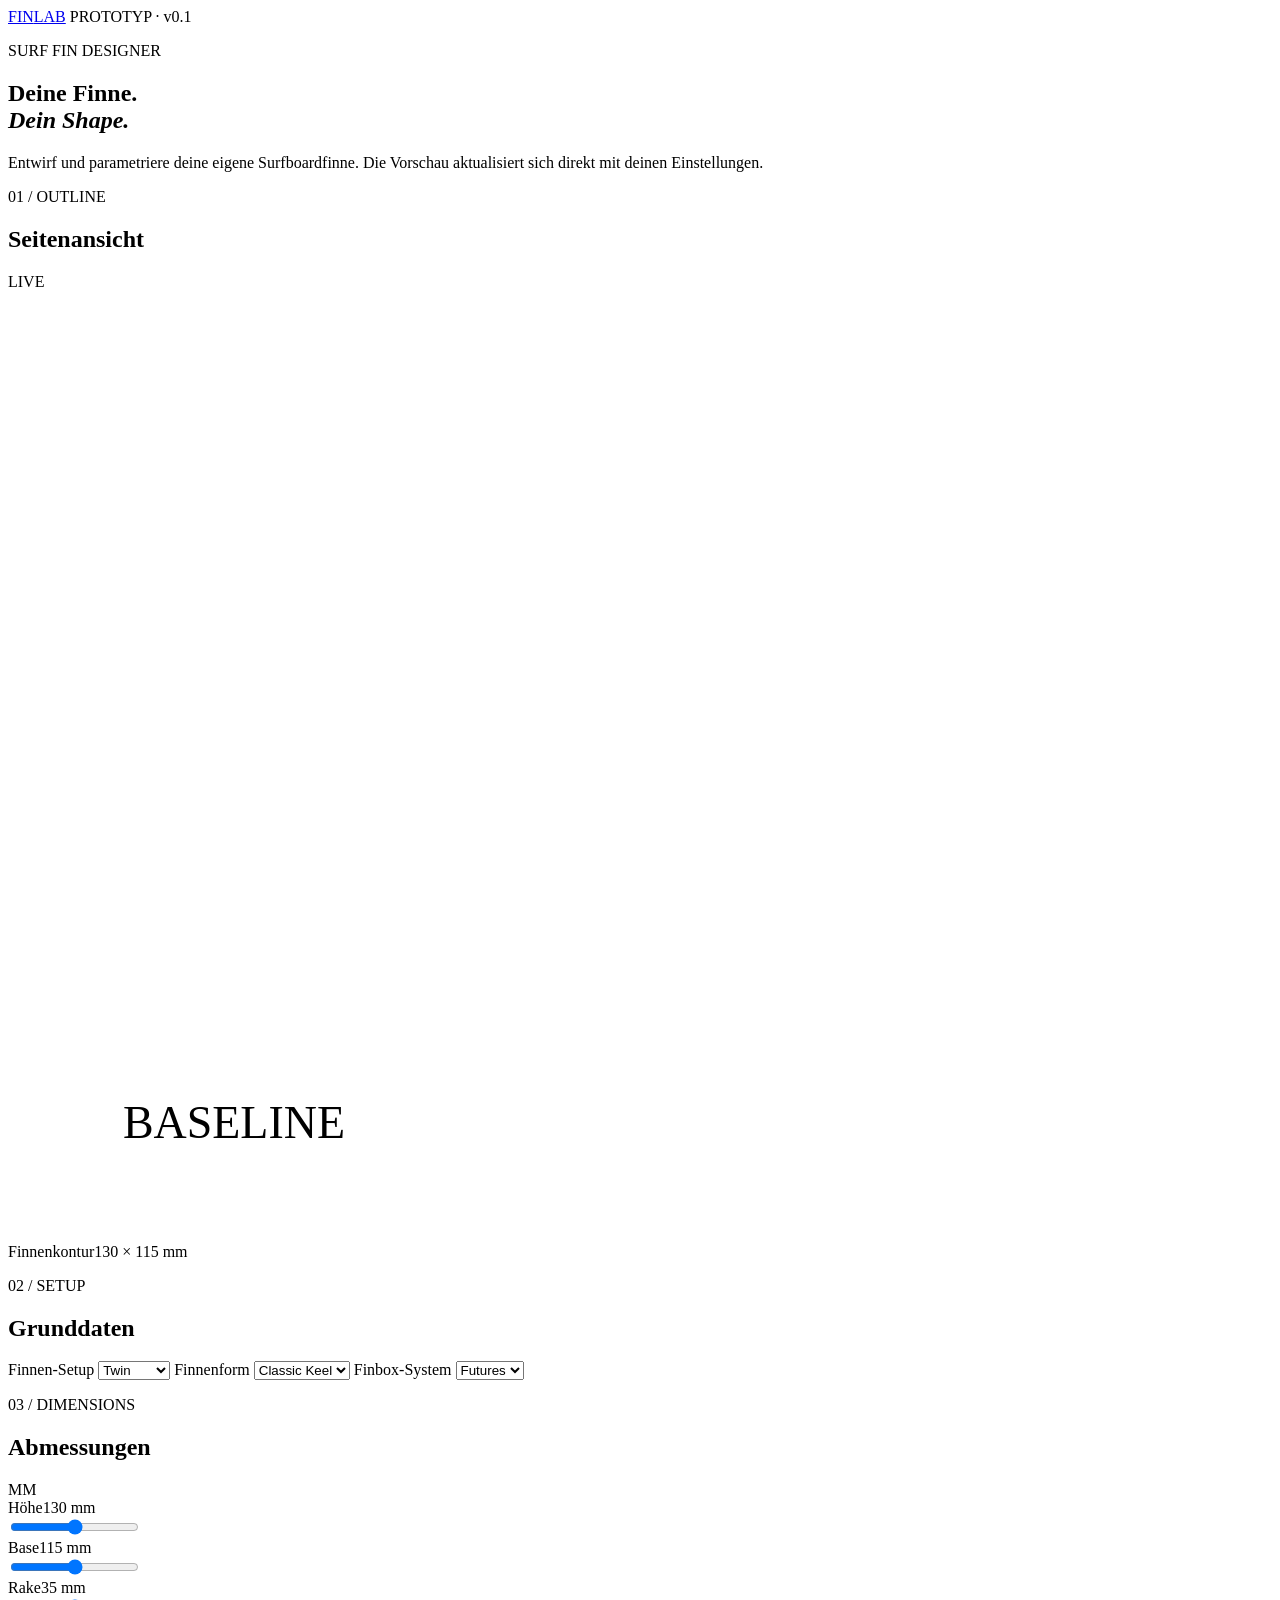
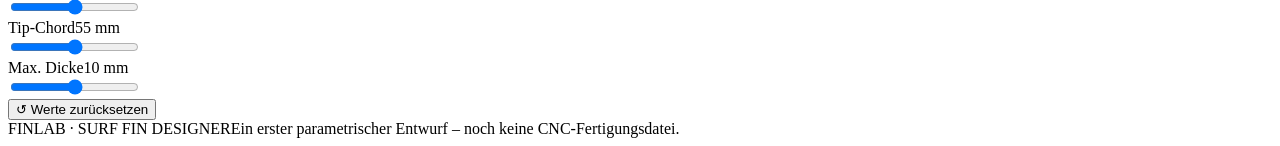
==== index.html @ 29f733ea "Add responsive fin designer interface" ====
<!doctype html>
<html lang="de">
<head>
  <meta charset="utf-8">
  <meta name="viewport" content="width=device-width, initial-scale=1">
  <meta name="theme-color" content="#101b24">
  <title>Surf Fin Designer</title>
  <link rel="stylesheet" href="style.css">
</head>
<body>
  <header class="topbar">
    <a class="brand" href="./">FIN<span>LAB</span></a>
    <span class="version">PROTOTYP · v0.1</span>
  </header>

  <main class="layout">
    <section class="intro">
      <p class="eyebrow">SURF FIN DESIGNER</p>
      <h1>Deine Finne.<br><em>Dein Shape.</em></h1>
      <p class="sub">Entwirf und parametriere deine eigene Surfboardfinne. Die Vorschau aktualisiert sich direkt mit deinen Einstellungen.</p>
    </section>

    <section class="workspace">
      <div class="preview-panel">
        <div class="panel-heading">
          <div><p class="eyebrow">01 / OUTLINE</p><h2>Seitenansicht</h2></div>
          <span class="live"><i></i> LIVE</span>
        </div>
        <div class="drawing-wrap">
          <svg id="fin-drawing" viewBox="0 0 440 330" role="img" aria-label="Parametrische Seitenansicht einer Surfboardfinne">
            <defs>
              <linearGradient id="finFill" x1="0" y1="0" x2="1" y2="1">
                <stop offset="0" stop-color="#e6c9a0"/>
                <stop offset="1" stop-color="#b47b4b"/>
              </linearGradient>
            </defs>
            <g class="guides">
              <path d="M38 270 H405" />
              <path d="M38 70 V270" />
            </g>
            <path id="fin-shape" d="" fill="url(#finFill)" stroke="#f4e2c8" stroke-width="2"/>
            <path id="base-line" d="" stroke="#f4e2c8" stroke-width="3"/>
            <g class="dimensions" id="dimension-lines"></g>
            <text x="40" y="295" class="svg-label">BASELINE</text>
          </svg>
        </div>
        <div class="legend"><span><i class="swatch"></i> Finnenkontur</span><span id="outline-summary">130 × 115 mm</span></div>
      </div>

      <aside class="controls-panel">
        <div class="panel-heading">
          <div><p class="eyebrow">02 / SETUP</p><h2>Grunddaten</h2></div>
        </div>
        <label class="field-label" for="setup">Finnen-Setup</label>
        <select id="setup"><option>Twin</option><option>Thruster</option><option>Single</option><option>Quad</option><option>2 + 1</option></select>
        <label class="field-label" for="shape">Finnenform</label>
        <select id="shape"><option value="keel">Classic Keel</option><option value="upright">Upright</option><option value="raked">Raked</option><option value="pivot">Pivot</option></select>
        <label class="field-label" for="box">Finbox-System</label>
        <select id="box"><option>Futures</option><option>FCS II</option><option>FCS I</option><option>US Box</option></select>

        <div class="rule"></div>
        <div class="panel-heading compact"><div><p class="eyebrow">03 / DIMENSIONS</p><h2>Abmessungen</h2></div><span class="unit">MM</span></div>
        <div class="slider-field">
          <div><label for="height">Höhe</label><output id="height-out">130 mm</output></div>
          <input id="height" type="range" min="80" max="180" value="130" step="1">
        </div>
        <div class="slider-field">
          <div><label for="base">Base</label><output id="base-out">115 mm</output></div>
          <input id="base" type="range" min="70" max="160" value="115" step="1">
        </div>
        <div class="slider-field">
          <div><label for="rake">Rake</label><output id="rake-out">35 mm</output></div>
          <input id="rake" type="range" min="0" max="70" value="35" step="1">
        </div>
        <div class="slider-field">
          <div><label for="tip">Tip-Chord</label><output id="tip-out">55 mm</output></div>
          <input id="tip" type="range" min="20" max="90" value="55" step="1">
        </div>
        <div class="slider-field">
          <div><label for="thickness">Max. Dicke</label><output id="thickness-out">10 mm</output></div>
          <input id="thickness" type="range" min="4" max="16" value="10" step="0.5">
        </div>
        <button id="reset" class="reset-button" type="button">↺ Werte zurücksetzen</button>
      </aside>
    </section>
    <footer><span>FINLAB · SURF FIN DESIGNER</span><span>Ein erster parametrischer Entwurf – noch keine CNC-Fertigungsdatei.</span></footer>
  </main>
  <script src="app.js"></script>
</body>
</html>
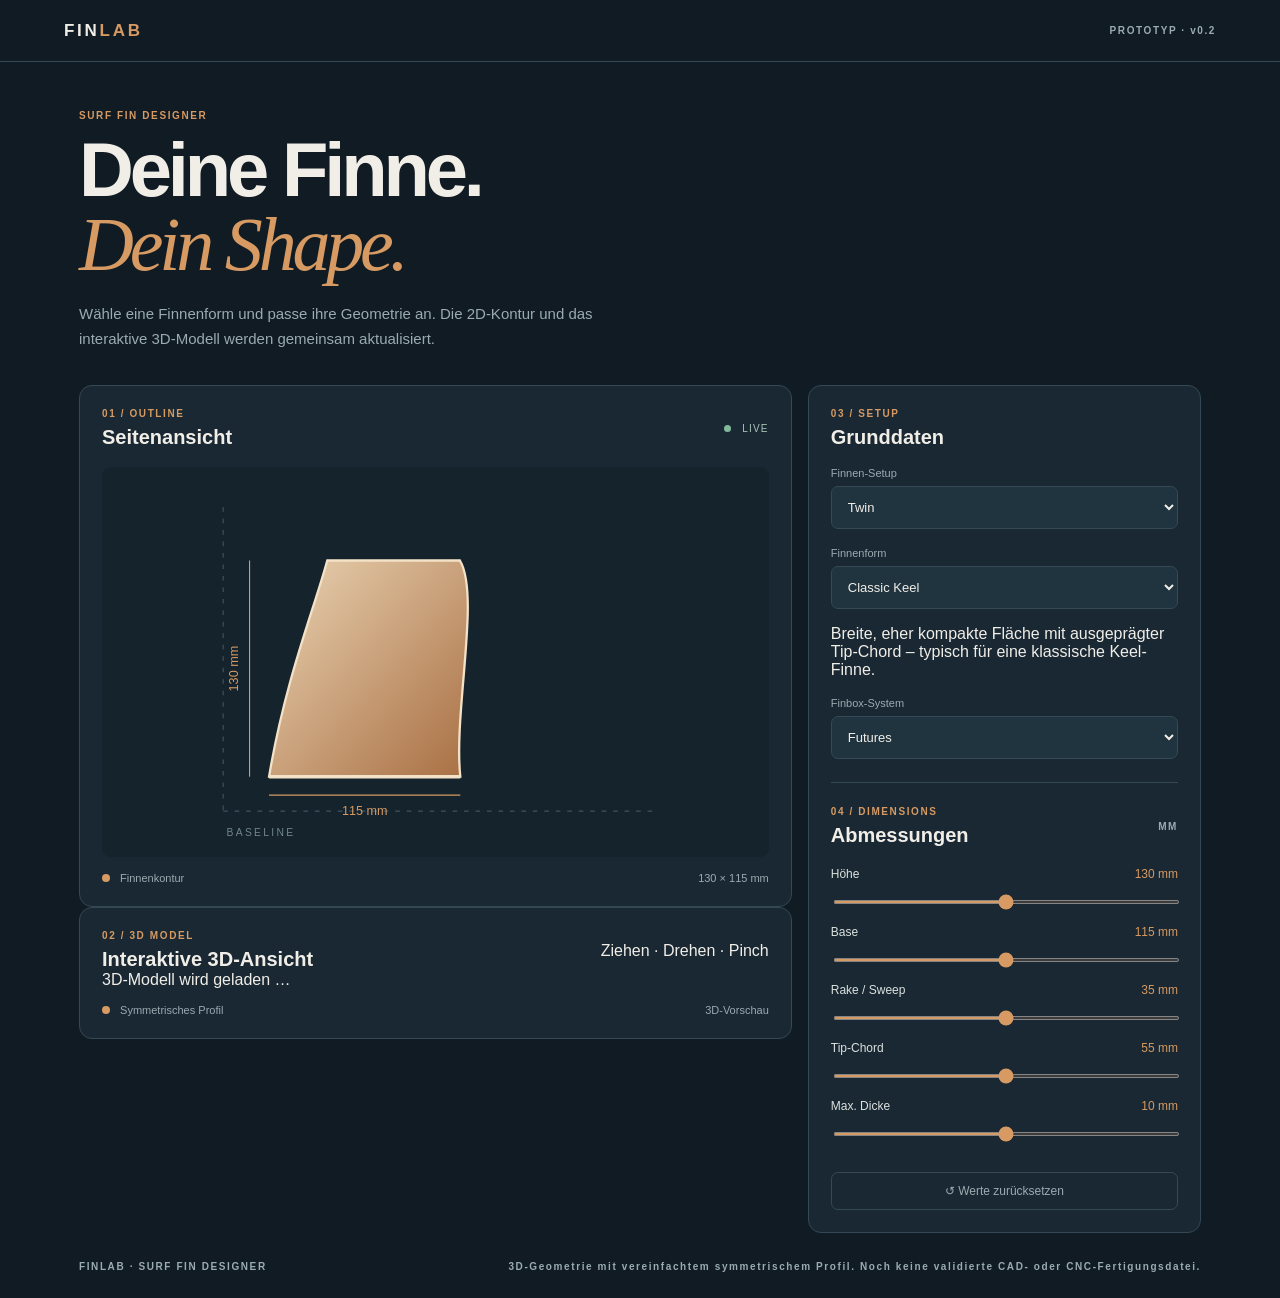
==== commit 74c9624c: "Add 2D and interactive 3D fin previews" ====
--- a/index.html
+++ b/index.html
@@ -8,83 +8,61 @@
   <link rel="stylesheet" href="style.css">
 </head>
 <body>
-  <header class="topbar">
-    <a class="brand" href="./">FIN<span>LAB</span></a>
-    <span class="version">PROTOTYP · v0.1</span>
-  </header>
-
+  <header class="topbar"><a class="brand" href="./">FIN<span>LAB</span></a><span class="version">PROTOTYP · v0.2</span></header>
   <main class="layout">
     <section class="intro">
       <p class="eyebrow">SURF FIN DESIGNER</p>
       <h1>Deine Finne.<br><em>Dein Shape.</em></h1>
-      <p class="sub">Entwirf und parametriere deine eigene Surfboardfinne. Die Vorschau aktualisiert sich direkt mit deinen Einstellungen.</p>
+      <p class="sub">Wähle eine Finnenform und passe ihre Geometrie an. Die 2D-Kontur und das interaktive 3D-Modell werden gemeinsam aktualisiert.</p>
     </section>
 
     <section class="workspace">
-      <div class="preview-panel">
-        <div class="panel-heading">
-          <div><p class="eyebrow">01 / OUTLINE</p><h2>Seitenansicht</h2></div>
-          <span class="live"><i></i> LIVE</span>
-        </div>
-        <div class="drawing-wrap">
-          <svg id="fin-drawing" viewBox="0 0 440 330" role="img" aria-label="Parametrische Seitenansicht einer Surfboardfinne">
-            <defs>
-              <linearGradient id="finFill" x1="0" y1="0" x2="1" y2="1">
-                <stop offset="0" stop-color="#e6c9a0"/>
-                <stop offset="1" stop-color="#b47b4b"/>
-              </linearGradient>
-            </defs>
-            <g class="guides">
-              <path d="M38 270 H405" />
-              <path d="M38 70 V270" />
-            </g>
-            <path id="fin-shape" d="" fill="url(#finFill)" stroke="#f4e2c8" stroke-width="2"/>
-            <path id="base-line" d="" stroke="#f4e2c8" stroke-width="3"/>
-            <g class="dimensions" id="dimension-lines"></g>
-            <text x="40" y="295" class="svg-label">BASELINE</text>
-          </svg>
-        </div>
-        <div class="legend"><span><i class="swatch"></i> Finnenkontur</span><span id="outline-summary">130 × 115 mm</span></div>
+      <div class="previews">
+        <section class="preview-panel">
+          <div class="panel-heading"><div><p class="eyebrow">01 / OUTLINE</p><h2>Seitenansicht</h2></div><span class="live"><i></i> LIVE</span></div>
+          <div class="drawing-wrap">
+            <svg id="fin-drawing" viewBox="0 0 440 340" role="img" aria-label="Seitenansicht der ausgewählten Surfboardfinne">
+              <defs><linearGradient id="finFill" x1="0" y1="0" x2="1" y2="1"><stop offset="0" stop-color="#ead4b4"/><stop offset="1" stop-color="#a96f43"/></linearGradient></defs>
+              <g class="guides"><path d="M35 300 H410"/><path d="M35 35 V300"/></g>
+              <path id="fin-shape" d="" fill="url(#finFill)" stroke="#f4e2c8" stroke-width="2"/>
+              <path id="base-line" d="" stroke="#f4e2c8" stroke-width="3"/>
+              <g class="dimensions" id="dimension-lines"></g>
+              <text x="38" y="322" class="svg-label">BASELINE</text>
+            </svg>
+          </div>
+          <div class="legend"><span><i class="swatch"></i> Finnenkontur</span><span id="outline-summary">130 × 115 mm</span></div>
+        </section>
+
+        <section class="preview-panel three-panel">
+          <div class="panel-heading"><div><p class="eyebrow">02 / 3D MODEL</p><h2>Interaktive 3D-Ansicht</h2></div><span class="drag-hint">Ziehen · Drehen · Pinch</span></div>
+          <div id="three-view" class="three-view"><div class="loading">3D-Modell wird geladen …</div></div>
+          <div class="legend"><span><i class="swatch"></i> Symmetrisches Profil</span><span id="model-status">3D-Vorschau</span></div>
+        </section>
       </div>
 
       <aside class="controls-panel">
-        <div class="panel-heading">
-          <div><p class="eyebrow">02 / SETUP</p><h2>Grunddaten</h2></div>
-        </div>
+        <div class="panel-heading"><div><p class="eyebrow">03 / SETUP</p><h2>Grunddaten</h2></div></div>
         <label class="field-label" for="setup">Finnen-Setup</label>
         <select id="setup"><option>Twin</option><option>Thruster</option><option>Single</option><option>Quad</option><option>2 + 1</option></select>
         <label class="field-label" for="shape">Finnenform</label>
-        <select id="shape"><option value="keel">Classic Keel</option><option value="upright">Upright</option><option value="raked">Raked</option><option value="pivot">Pivot</option></select>
+        <select id="shape">
+          <option value="keel">Classic Keel</option><option value="upright">Upright</option><option value="raked">Raked</option><option value="pivot">Pivot</option>
+        </select>
+        <p id="shape-description" class="shape-description">Breite, eher kompakte Fläche mit ausgeprägter Tip-Chord – typisch für eine klassische Keel-Finne.</p>
         <label class="field-label" for="box">Finbox-System</label>
         <select id="box"><option>Futures</option><option>FCS II</option><option>FCS I</option><option>US Box</option></select>
-
         <div class="rule"></div>
-        <div class="panel-heading compact"><div><p class="eyebrow">03 / DIMENSIONS</p><h2>Abmessungen</h2></div><span class="unit">MM</span></div>
-        <div class="slider-field">
-          <div><label for="height">Höhe</label><output id="height-out">130 mm</output></div>
-          <input id="height" type="range" min="80" max="180" value="130" step="1">
-        </div>
-        <div class="slider-field">
-          <div><label for="base">Base</label><output id="base-out">115 mm</output></div>
-          <input id="base" type="range" min="70" max="160" value="115" step="1">
-        </div>
-        <div class="slider-field">
-          <div><label for="rake">Rake</label><output id="rake-out">35 mm</output></div>
-          <input id="rake" type="range" min="0" max="70" value="35" step="1">
-        </div>
-        <div class="slider-field">
-          <div><label for="tip">Tip-Chord</label><output id="tip-out">55 mm</output></div>
-          <input id="tip" type="range" min="20" max="90" value="55" step="1">
-        </div>
-        <div class="slider-field">
-          <div><label for="thickness">Max. Dicke</label><output id="thickness-out">10 mm</output></div>
-          <input id="thickness" type="range" min="4" max="16" value="10" step="0.5">
-        </div>
+        <div class="panel-heading compact"><div><p class="eyebrow">04 / DIMENSIONS</p><h2>Abmessungen</h2></div><span class="unit">MM</span></div>
+        <div class="slider-field"><div><label for="height">Höhe</label><output id="height-out">130 mm</output></div><input id="height" type="range" min="80" max="180" value="130" step="1"></div>
+        <div class="slider-field"><div><label for="base">Base</label><output id="base-out">115 mm</output></div><input id="base" type="range" min="70" max="160" value="115" step="1"></div>
+        <div class="slider-field"><div><label for="rake">Rake / Sweep</label><output id="rake-out">35 mm</output></div><input id="rake" type="range" min="0" max="70" value="35" step="1"></div>
+        <div class="slider-field"><div><label for="tip">Tip-Chord</label><output id="tip-out">55 mm</output></div><input id="tip" type="range" min="20" max="90" value="55" step="1"></div>
+        <div class="slider-field"><div><label for="thickness">Max. Dicke</label><output id="thickness-out">10 mm</output></div><input id="thickness" type="range" min="4" max="16" value="10" step="0.5"></div>
         <button id="reset" class="reset-button" type="button">↺ Werte zurücksetzen</button>
       </aside>
     </section>
-    <footer><span>FINLAB · SURF FIN DESIGNER</span><span>Ein erster parametrischer Entwurf – noch keine CNC-Fertigungsdatei.</span></footer>
+    <footer><span>FINLAB · SURF FIN DESIGNER</span><span>3D-Geometrie mit vereinfachtem symmetrischem Profil. Noch keine validierte CAD- oder CNC-Fertigungsdatei.</span></footer>
   </main>
-  <script src="app.js"></script>
+  <script type="module" src="app.js"></script>
 </body>
 </html>
--- a/style.css
+++ b/style.css
@@ -0,0 +1,25 @@
+:root{color-scheme:dark;--bg:#101b24;--panel:#192833;--panel2:#203440;--ink:#f1eee8;--muted:#9aabb1;--accent:#d69a62;--line:#344955}
+*{box-sizing:border-box}
+body{margin:0;background:var(--bg);color:var(--ink);font-family:Inter,-apple-system,BlinkMacSystemFont,"Segoe UI",sans-serif}
+.topbar{height:62px;padding:0 clamp(20px,5vw,72px);display:flex;align-items:center;justify-content:space-between;border-bottom:1px solid var(--line)}
+.brand{font-size:17px;font-weight:900;letter-spacing:.16em;color:var(--ink);text-decoration:none}.brand span{color:var(--accent)}
+.version,.eyebrow,.unit,footer{font-size:10px;letter-spacing:.16em;color:var(--muted);font-weight:700}
+.layout{max-width:1250px;margin:auto;padding:48px clamp(20px,5vw,72px) 24px}
+.intro{max-width:680px;margin-bottom:34px}.eyebrow{color:var(--accent);margin:0 0 12px}
+h1{font-size:clamp(42px,7vw,76px);line-height:.98;letter-spacing:-.055em;margin:0;font-weight:750}h1 em{font-family:Georgia,serif;font-weight:400;color:var(--accent)}
+.sub{color:var(--muted);line-height:1.65;max-width:520px;font-size:15px;margin:20px 0 0}
+.workspace{display:grid;grid-template-columns:minmax(0,1.45fr) minmax(290px,.8fr);gap:16px;align-items:start}
+.preview-panel,.controls-panel{background:var(--panel);border:1px solid var(--line);border-radius:13px;padding:22px}
+.panel-heading{display:flex;align-items:center;justify-content:space-between}.panel-heading h2{font-size:20px;margin:0;font-weight:650}.panel-heading .eyebrow{margin-bottom:7px}.live{font-size:10px;letter-spacing:.12em;color:#a9c5b5}.live i{display:inline-block;width:7px;height:7px;background:#83b99b;border-radius:50%;margin-right:7px}
+.drawing-wrap{margin-top:18px;background:#14232c;border-radius:9px;min-height:310px;display:flex;align-items:center;justify-content:center}
+svg{width:100%;max-height:390px}.guides path{stroke:#40535c;stroke-width:1;stroke-dasharray:4 6;fill:none}.svg-label{fill:#71858c;font-size:9px;letter-spacing:2px}.dimensions line{stroke:#d69a62;stroke-width:1}.dimensions text{fill:#d69a62;font-size:11px}
+.legend{display:flex;justify-content:space-between;color:var(--muted);font-size:11px;margin-top:15px}.swatch{display:inline-block;width:8px;height:8px;border-radius:50%;background:var(--accent);margin-right:7px}
+.controls-panel{padding:22px}.field-label{display:block;color:var(--muted);font-size:11px;margin:18px 0 7px}
+select{width:100%;background:var(--panel2);color:var(--ink);border:1px solid var(--line);border-radius:7px;padding:12px;font:inherit;font-size:13px}
+.rule{height:1px;background:var(--line);margin:23px 0}.compact{margin-bottom:20px}.unit{color:var(--muted)}
+.slider-field{margin:17px 0}.slider-field>div{display:flex;justify-content:space-between;align-items:center;margin-bottom:9px}.slider-field label{font-size:12px;color:#dbe1df}.slider-field output{font-size:12px;color:var(--accent);font-variant-numeric:tabular-nums}
+input[type=range]{width:100%;accent-color:var(--accent);height:4px;cursor:pointer}
+.reset-button{margin-top:15px;width:100%;border:1px solid var(--line);background:transparent;color:var(--muted);border-radius:7px;padding:11px;font:inherit;font-size:12px}
+.reset-button:active{background:var(--panel2)}
+footer{display:flex;justify-content:space-between;gap:20px;margin-top:26px;line-height:1.5}
+@media(max-width:760px){.layout{padding-top:34px}.workspace{grid-template-columns:1fr}.preview-panel,.controls-panel{padding:17px}.drawing-wrap{min-height:250px}footer{flex-direction:column;gap:7px}}
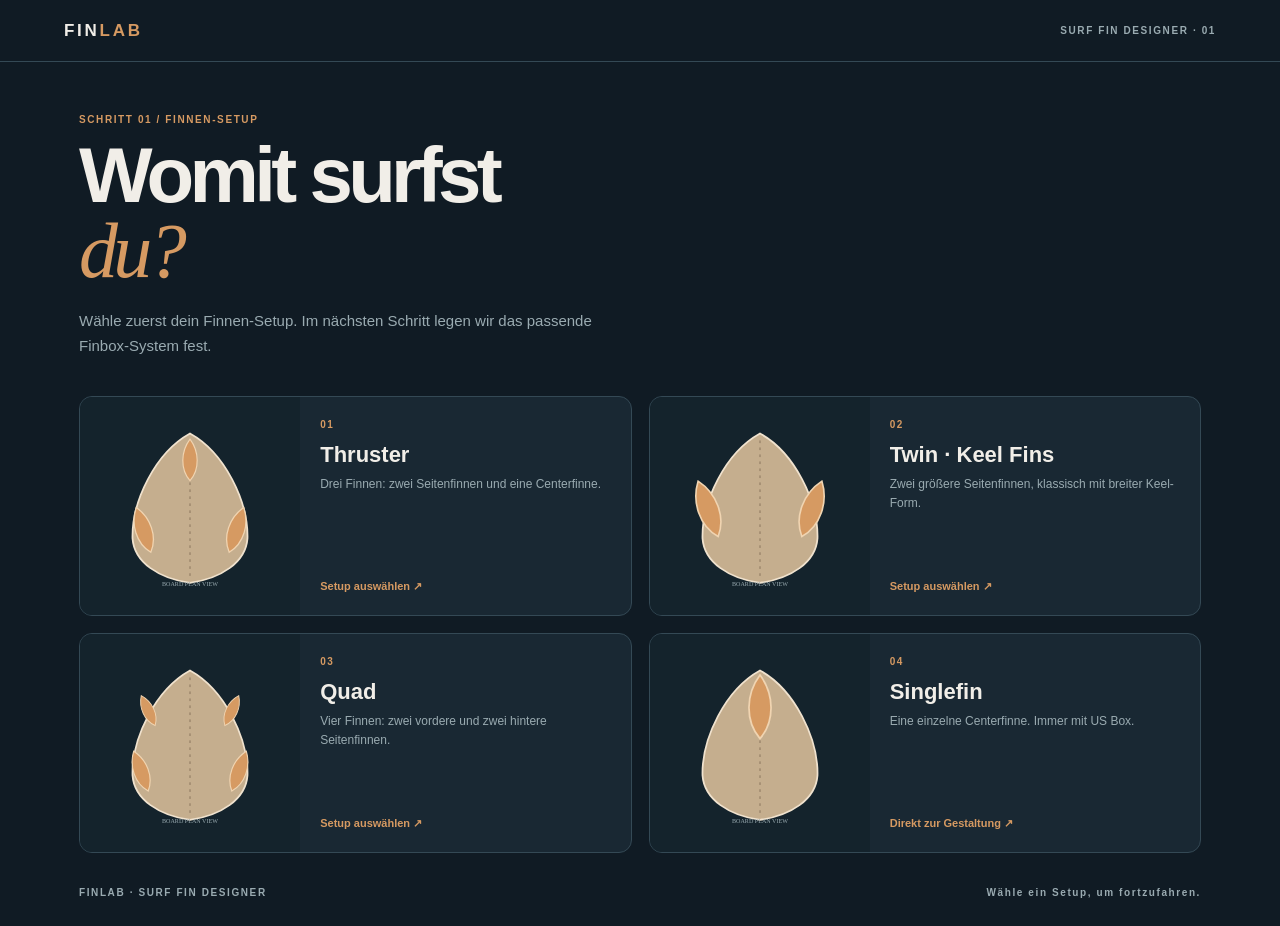
==== commit 3ba954d6: "Replace landing page with fin setup selection" ====
--- a/index.html
+++ b/index.html
@@ -1,68 +1,6 @@
-<!doctype html>
-<html lang="de">
-<head>
-  <meta charset="utf-8">
-  <meta name="viewport" content="width=device-width, initial-scale=1">
-  <meta name="theme-color" content="#101b24">
-  <title>Surf Fin Designer</title>
-  <link rel="stylesheet" href="style.css">
-</head>
-<body>
-  <header class="topbar"><a class="brand" href="./">FIN<span>LAB</span></a><span class="version">PROTOTYP · v0.2</span></header>
-  <main class="layout">
-    <section class="intro">
-      <p class="eyebrow">SURF FIN DESIGNER</p>
-      <h1>Deine Finne.<br><em>Dein Shape.</em></h1>
-      <p class="sub">Wähle eine Finnenform und passe ihre Geometrie an. Die 2D-Kontur und das interaktive 3D-Modell werden gemeinsam aktualisiert.</p>
-    </section>
-
-    <section class="workspace">
-      <div class="previews">
-        <section class="preview-panel">
-          <div class="panel-heading"><div><p class="eyebrow">01 / OUTLINE</p><h2>Seitenansicht</h2></div><span class="live"><i></i> LIVE</span></div>
-          <div class="drawing-wrap">
-            <svg id="fin-drawing" viewBox="0 0 440 340" role="img" aria-label="Seitenansicht der ausgewählten Surfboardfinne">
-              <defs><linearGradient id="finFill" x1="0" y1="0" x2="1" y2="1"><stop offset="0" stop-color="#ead4b4"/><stop offset="1" stop-color="#a96f43"/></linearGradient></defs>
-              <g class="guides"><path d="M35 300 H410"/><path d="M35 35 V300"/></g>
-              <path id="fin-shape" d="" fill="url(#finFill)" stroke="#f4e2c8" stroke-width="2"/>
-              <path id="base-line" d="" stroke="#f4e2c8" stroke-width="3"/>
-              <g class="dimensions" id="dimension-lines"></g>
-              <text x="38" y="322" class="svg-label">BASELINE</text>
-            </svg>
-          </div>
-          <div class="legend"><span><i class="swatch"></i> Finnenkontur</span><span id="outline-summary">130 × 115 mm</span></div>
-        </section>
-
-        <section class="preview-panel three-panel">
-          <div class="panel-heading"><div><p class="eyebrow">02 / 3D MODEL</p><h2>Interaktive 3D-Ansicht</h2></div><span class="drag-hint">Ziehen · Drehen · Pinch</span></div>
-          <div id="three-view" class="three-view"><div class="loading">3D-Modell wird geladen …</div></div>
-          <div class="legend"><span><i class="swatch"></i> Symmetrisches Profil</span><span id="model-status">3D-Vorschau</span></div>
-        </section>
-      </div>
-
-      <aside class="controls-panel">
-        <div class="panel-heading"><div><p class="eyebrow">03 / SETUP</p><h2>Grunddaten</h2></div></div>
-        <label class="field-label" for="setup">Finnen-Setup</label>
-        <select id="setup"><option>Twin</option><option>Thruster</option><option>Single</option><option>Quad</option><option>2 + 1</option></select>
-        <label class="field-label" for="shape">Finnenform</label>
-        <select id="shape">
-          <option value="keel">Classic Keel</option><option value="upright">Upright</option><option value="raked">Raked</option><option value="pivot">Pivot</option>
-        </select>
-        <p id="shape-description" class="shape-description">Breite, eher kompakte Fläche mit ausgeprägter Tip-Chord – typisch für eine klassische Keel-Finne.</p>
-        <label class="field-label" for="box">Finbox-System</label>
-        <select id="box"><option>Futures</option><option>FCS II</option><option>FCS I</option><option>US Box</option></select>
-        <div class="rule"></div>
-        <div class="panel-heading compact"><div><p class="eyebrow">04 / DIMENSIONS</p><h2>Abmessungen</h2></div><span class="unit">MM</span></div>
-        <div class="slider-field"><div><label for="height">Höhe</label><output id="height-out">130 mm</output></div><input id="height" type="range" min="80" max="180" value="130" step="1"></div>
-        <div class="slider-field"><div><label for="base">Base</label><output id="base-out">115 mm</output></div><input id="base" type="range" min="70" max="160" value="115" step="1"></div>
-        <div class="slider-field"><div><label for="rake">Rake / Sweep</label><output id="rake-out">35 mm</output></div><input id="rake" type="range" min="0" max="70" value="35" step="1"></div>
-        <div class="slider-field"><div><label for="tip">Tip-Chord</label><output id="tip-out">55 mm</output></div><input id="tip" type="range" min="20" max="90" value="55" step="1"></div>
-        <div class="slider-field"><div><label for="thickness">Max. Dicke</label><output id="thickness-out">10 mm</output></div><input id="thickness" type="range" min="4" max="16" value="10" step="0.5"></div>
-        <button id="reset" class="reset-button" type="button">↺ Werte zurücksetzen</button>
-      </aside>
-    </section>
-    <footer><span>FINLAB · SURF FIN DESIGNER</span><span>3D-Geometrie mit vereinfachtem symmetrischem Profil. Noch keine validierte CAD- oder CNC-Fertigungsdatei.</span></footer>
-  </main>
-  <script type="module" src="app.js"></script>
-</body>
-</html>+<!doctype html><html lang="de"><head><meta charset="utf-8"><meta name="viewport" content="width=device-width,initial-scale=1"><meta name="theme-color" content="#101b24"><title>FINLAB · Setup wählen</title><link rel="stylesheet" href="css/style.css"></head><body><header class="topbar"><a class="brand" href="./">FIN<span>LAB</span></a><span class="version">SURF FIN DESIGNER · 01</span></header><main class="layout"><section class="intro"><p class="eyebrow">SCHRITT 01 / FINNEN-SETUP</p><h1>Womit surfst<br><em>du?</em></h1><p class="sub">Wähle zuerst dein Finnen-Setup. Im nächsten Schritt legen wir das passende Finbox-System fest.</p></section><section class="setup-grid">
+<a class="setup-card" href="fin-system/index.html?setup=thruster"><div class="setup-image"><img src="assets/setups/thruster.svg" alt="Thruster: drei Finnen"></div><div class="card-copy"><span class="card-index">01</span><h2>Thruster</h2><p>Drei Finnen: zwei Seitenfinnen und eine Centerfinne.</p><span class="choose">Setup auswählen ↗</span></div></a>
+<a class="setup-card" href="fin-system/index.html?setup=twin"><div class="setup-image"><img src="assets/setups/twin.svg" alt="Twin: zwei Keel-Finnen"></div><div class="card-copy"><span class="card-index">02</span><h2>Twin · Keel Fins</h2><p>Zwei größere Seitenfinnen, klassisch mit breiter Keel-Form.</p><span class="choose">Setup auswählen ↗</span></div></a>
+<a class="setup-card" href="fin-system/index.html?setup=quad"><div class="setup-image"><img src="assets/setups/quad.svg" alt="Quad: vier Finnen"></div><div class="card-copy"><span class="card-index">03</span><h2>Quad</h2><p>Vier Finnen: zwei vordere und zwei hintere Seitenfinnen.</p><span class="choose">Setup auswählen ↗</span></div></a>
+<a class="setup-card" href="designer/index.html?setup=single&system=us-box"><div class="setup-image"><img src="assets/setups/single.svg" alt="Singlefin: eine Centerfinne"></div><div class="card-copy"><span class="card-index">04</span><h2>Singlefin</h2><p>Eine einzelne Centerfinne. Immer mit US Box.</p><span class="choose">Direkt zur Gestaltung ↗</span></div></a>
+</section><footer><span>FINLAB · SURF FIN DESIGNER</span><span>Wähle ein Setup, um fortzufahren.</span></footer></main></body></html>
--- a/css/style.css
+++ b/css/style.css
@@ -0,0 +1 @@
+ :root{color-scheme:dark;--bg:#101b24;--panel:#192833;--muted:#9aabb1;--accent:#d69a62;--line:#344955}*{box-sizing:border-box}body{margin:0;background:var(--bg);color:#f1eee8;font-family:Inter,-apple-system,BlinkMacSystemFont,"Segoe UI",sans-serif}.topbar{height:62px;padding:0 clamp(20px,5vw,72px);display:flex;align-items:center;justify-content:space-between;border-bottom:1px solid var(--line)}.brand{font-size:17px;font-weight:900;letter-spacing:.16em;color:inherit;text-decoration:none}.brand span{color:var(--accent)}.version,.eyebrow,.card-index,footer{font-size:10px;letter-spacing:.16em;color:var(--muted);font-weight:700}.layout{max-width:1250px;margin:auto;padding:52px clamp(20px,5vw,72px) 26px}.intro{max-width:680px;margin-bottom:38px}.eyebrow{color:var(--accent);margin:0 0 13px}h1{font-size:clamp(46px,7vw,78px);line-height:.96;letter-spacing:-.06em;margin:0;font-weight:750}h1 em{font-family:Georgia,serif;font-weight:400;color:var(--accent)}.sub{color:var(--muted);line-height:1.65;max-width:550px;font-size:15px;margin:20px 0 0}.setup-grid{display:grid;grid-template-columns:repeat(2,minmax(0,1fr));gap:17px}.setup-card{display:grid;grid-template-columns:minmax(130px,.8fr) minmax(0,1.2fr);min-height:220px;background:var(--panel);border:1px solid var(--line);border-radius:13px;overflow:hidden;color:inherit;text-decoration:none;transition:.2s}.setup-card:hover{border-color:var(--accent);transform:translateY(-2px)}.setup-image{display:flex;align-items:center;justify-content:center;background:#14232c;padding:14px}.setup-image img{width:100%;max-width:230px;max-height:190px;object-fit:contain}.card-copy{padding:22px 20px;display:flex;flex-direction:column;align-items:flex-start}.card-index{color:var(--accent)}.card-copy h2{font-size:22px;margin:12px 0 7px}.card-copy p{font-size:12px;line-height:1.6;color:var(--muted);margin:0 0 18px}.choose{margin-top:auto;color:var(--accent);font-size:11px;font-weight:700}footer{display:flex;justify-content:space-between;gap:20px;margin-top:32px;line-height:1.5}@media(max-width:760px){.layout{padding-top:35px}.setup-grid{grid-template-columns:1fr}.setup-card{min-height:185px;grid-template-columns:minmax(115px,.8fr) minmax(0,1.2fr)}.setup-image img{max-height:155px}.card-copy{padding:17px 15px}.card-copy h2{font-size:19px}footer{flex-direction:column;gap:7px}}@media(max-width:380px){.setup-card{grid-template-columns:105px minmax(0,1fr)}}
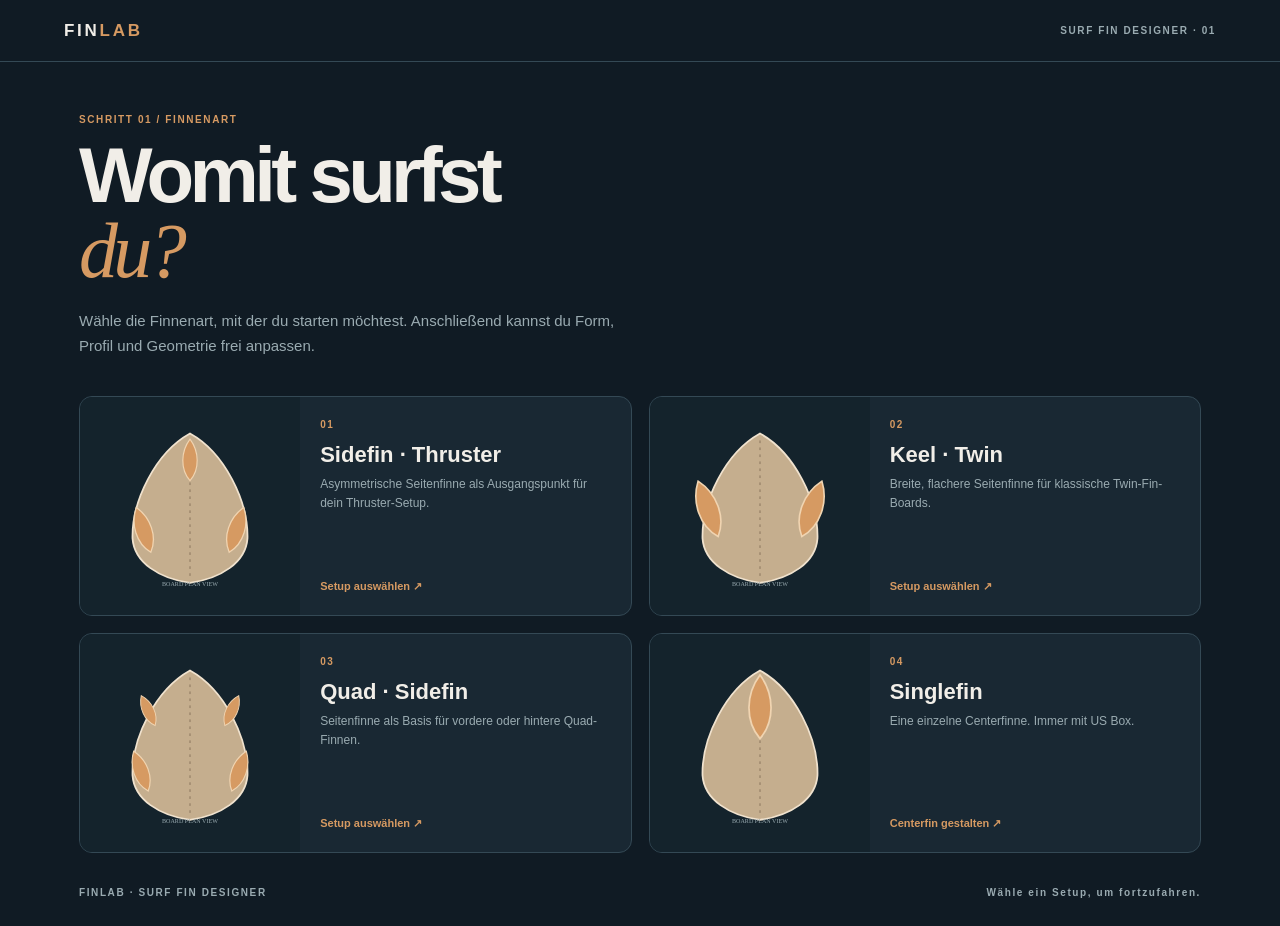
==== commit 57720186: "Make fin type the first design choice" ====
--- a/index.html
+++ b/index.html
@@ -1,6 +1,6 @@
-<!doctype html><html lang="de"><head><meta charset="utf-8"><meta name="viewport" content="width=device-width,initial-scale=1"><meta name="theme-color" content="#101b24"><title>FINLAB · Setup wählen</title><link rel="stylesheet" href="css/style.css"></head><body><header class="topbar"><a class="brand" href="./">FIN<span>LAB</span></a><span class="version">SURF FIN DESIGNER · 01</span></header><main class="layout"><section class="intro"><p class="eyebrow">SCHRITT 01 / FINNEN-SETUP</p><h1>Womit surfst<br><em>du?</em></h1><p class="sub">Wähle zuerst dein Finnen-Setup. Im nächsten Schritt legen wir das passende Finbox-System fest.</p></section><section class="setup-grid">
-<a class="setup-card" href="fin-system/index.html?setup=thruster"><div class="setup-image"><img src="assets/setups/thruster.svg" alt="Thruster: drei Finnen"></div><div class="card-copy"><span class="card-index">01</span><h2>Thruster</h2><p>Drei Finnen: zwei Seitenfinnen und eine Centerfinne.</p><span class="choose">Setup auswählen ↗</span></div></a>
-<a class="setup-card" href="fin-system/index.html?setup=twin"><div class="setup-image"><img src="assets/setups/twin.svg" alt="Twin: zwei Keel-Finnen"></div><div class="card-copy"><span class="card-index">02</span><h2>Twin · Keel Fins</h2><p>Zwei größere Seitenfinnen, klassisch mit breiter Keel-Form.</p><span class="choose">Setup auswählen ↗</span></div></a>
-<a class="setup-card" href="fin-system/index.html?setup=quad"><div class="setup-image"><img src="assets/setups/quad.svg" alt="Quad: vier Finnen"></div><div class="card-copy"><span class="card-index">03</span><h2>Quad</h2><p>Vier Finnen: zwei vordere und zwei hintere Seitenfinnen.</p><span class="choose">Setup auswählen ↗</span></div></a>
-<a class="setup-card" href="designer/index.html?setup=single&system=us-box"><div class="setup-image"><img src="assets/setups/single.svg" alt="Singlefin: eine Centerfinne"></div><div class="card-copy"><span class="card-index">04</span><h2>Singlefin</h2><p>Eine einzelne Centerfinne. Immer mit US Box.</p><span class="choose">Direkt zur Gestaltung ↗</span></div></a>
+<!doctype html><html lang="de"><head><meta charset="utf-8"><meta name="viewport" content="width=device-width,initial-scale=1"><meta name="theme-color" content="#101b24"><title>FINLAB · Setup wählen</title><link rel="stylesheet" href="css/style.css"></head><body><header class="topbar"><a class="brand" href="./">FIN<span>LAB</span></a><span class="version">SURF FIN DESIGNER · 01</span></header><main class="layout"><section class="intro"><p class="eyebrow">SCHRITT 01 / FINNENART</p><h1>Womit surfst<br><em>du?</em></h1><p class="sub">Wähle die Finnenart, mit der du starten möchtest. Anschließend kannst du Form, Profil und Geometrie frei anpassen.</p></section><section class="setup-grid">
+<a class="setup-card" href="designer/index.html?setup=thruster&fin=side"><div class="setup-image"><img src="assets/setups/thruster.svg" alt="Thruster: drei Finnen"></div><div class="card-copy"><span class="card-index">01</span><h2>Sidefin · Thruster</h2><p>Asymmetrische Seitenfinne als Ausgangspunkt für dein Thruster-Setup.</p><span class="choose">Setup auswählen ↗</span></div></a>
+<a class="setup-card" href="designer/index.html?setup=twin&fin=side"><div class="setup-image"><img src="assets/setups/twin.svg" alt="Twin: zwei Keel-Finnen"></div><div class="card-copy"><span class="card-index">02</span><h2>Keel · Twin</h2><p>Breite, flachere Seitenfinne für klassische Twin-Fin-Boards.</p><span class="choose">Setup auswählen ↗</span></div></a>
+<a class="setup-card" href="designer/index.html?setup=quad&fin=side"><div class="setup-image"><img src="assets/setups/quad.svg" alt="Quad: vier Finnen"></div><div class="card-copy"><span class="card-index">03</span><h2>Quad · Sidefin</h2><p>Seitenfinne als Basis für vordere oder hintere Quad-Finnen.</p><span class="choose">Setup auswählen ↗</span></div></a>
+<a class="setup-card" href="designer/index.html?setup=single&system=us-box&fin=center"><div class="setup-image"><img src="assets/setups/single.svg" alt="Singlefin: eine Centerfinne"></div><div class="card-copy"><span class="card-index">04</span><h2>Singlefin</h2><p>Eine einzelne Centerfinne. Immer mit US Box.</p><span class="choose">Centerfin gestalten ↗</span></div></a>
 </section><footer><span>FINLAB · SURF FIN DESIGNER</span><span>Wähle ein Setup, um fortzufahren.</span></footer></main></body></html>
